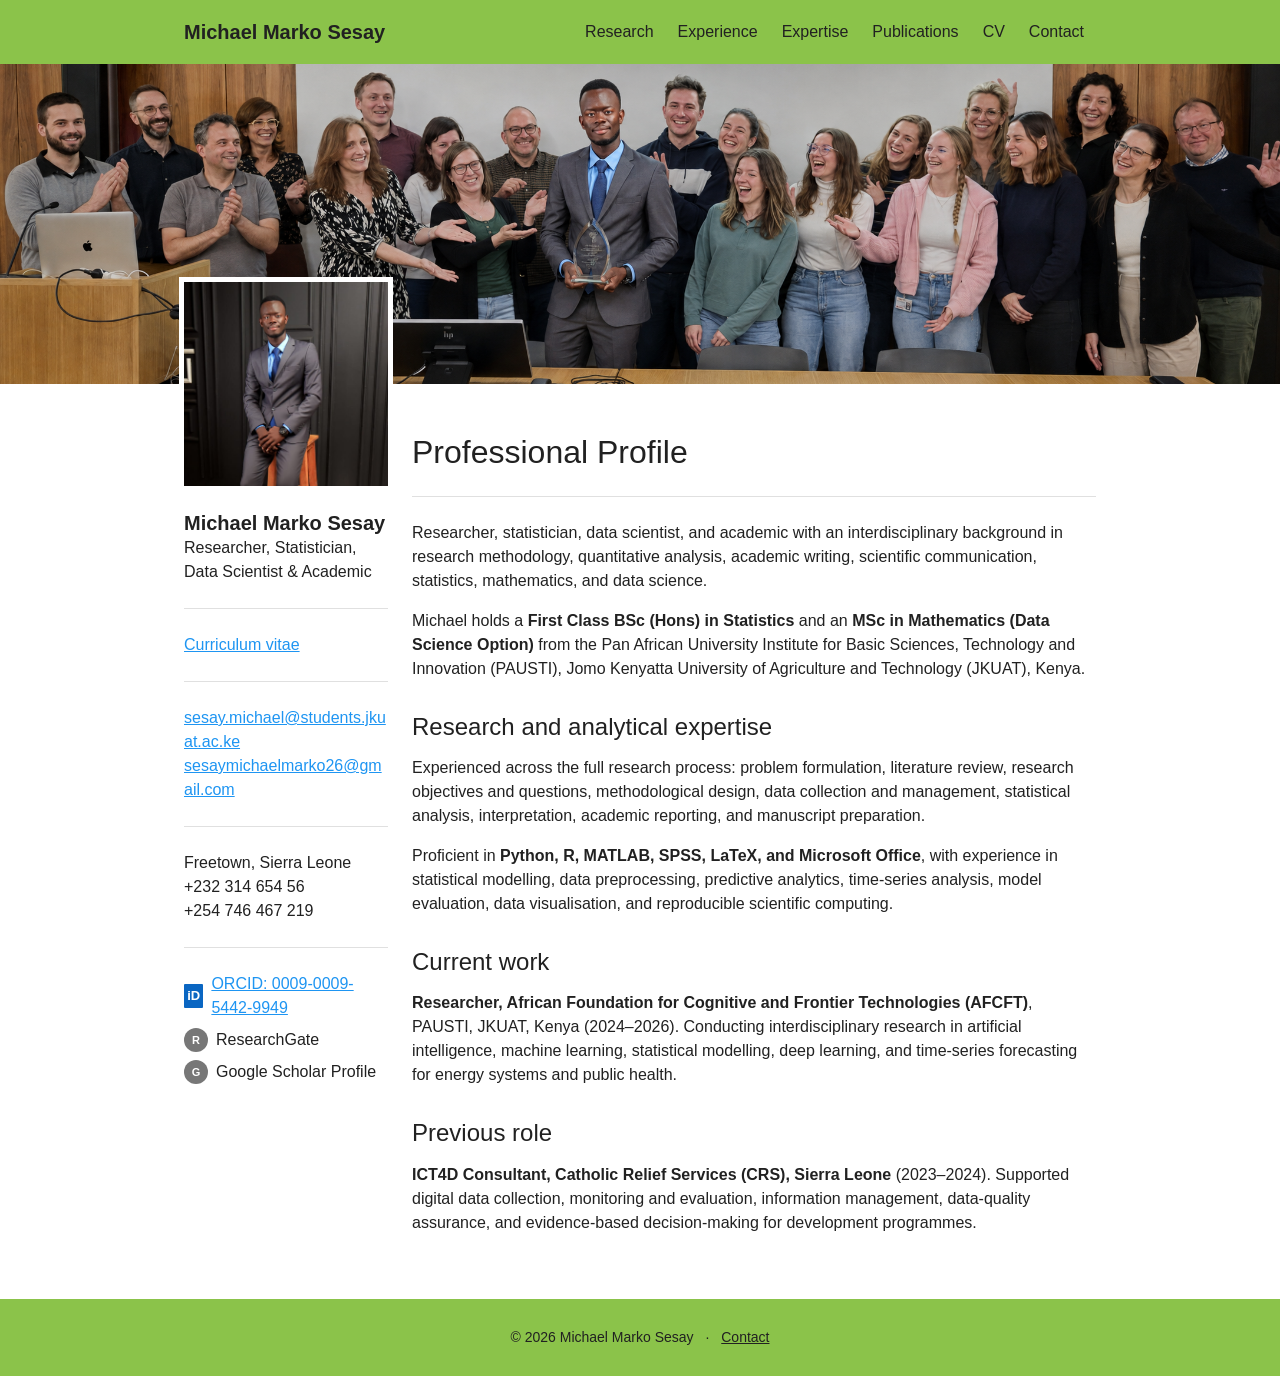
==== index.html @ f6ff1989 "first commit" ====
<!doctype html>
<html lang="en">
  <head>
    <meta charset="UTF-8" />
    <meta name="viewport" content="width=device-width, initial-scale=1.0" />
    <meta name="description" content="Michael Marko Sesay — Researcher, statistician, data scientist, and academic." />
    <title>Michael Marko Sesay</title>
    <link rel="stylesheet" href="assets/css/styles.css" />
  </head>
  <body>
    <header class="site-header"><div class="header-inner"><a class="site-title" href="index.html">Michael Marko Sesay</a><nav class="desktop-nav" aria-label="Primary navigation"><a href="pages/projects.html">Research</a><a href="pages/achievements.html">Experience</a><a href="pages/testimonials.html">Expertise</a><a href="pages/publications.html">Publications</a><a href="pages/cv.html">CV</a><a href="pages/contact.html">Contact</a></nav></div></header>
    <div class="hero" aria-label="Research and data science banner"><img src="assets/images/group.png" alt="" /></div>
    <main class="main-content"><div class="layout">
      <aside class="sidebar" id="contact"><section class="profile-card"><img class="profile-photo" src="assets/images/michael-marko-sesay.jpeg" alt="Michael Marko Sesay" /><h2>Michael Marko Sesay</h2><p>Researcher, Statistician, Data Scientist &amp; Academic</p><hr /><p><a href="pages/cv.html">Curriculum vitae</a></p><hr /><p><a href="mailto:sesay.michael@students.jkuat.ac.ke">sesay.michael@students.jkuat.ac.ke</a><br /><a href="mailto:sesaymichaelmarko26@gmail.com">sesaymichaelmarko26@gmail.com</a></p><hr /><p>Freetown, Sierra Leone<br />+232 314 654 56<br />+254 746 467 219</p><hr class="large-rule" /><ul class="social-links" aria-label="Professional profiles"><li><span class="social-icon">iD</span><a href="https://orcid.org/0009-0009-5442-9949" target="_blank" rel="noreferrer">ORCID: 0009-0009-5442-9949</a></li><li><span class="social-icon">R</span><span>ResearchGate</span></li><li><span class="social-icon">G</span><span>Google Scholar Profile</span></li></ul></section></aside>
      <section class="content-column"><section class="mobile-contact" aria-labelledby="mobile-name"><img class="profile-photo" src="assets/images/michael-marko-sesay.jpeg" alt="Michael Marko Sesay" /><h1 id="mobile-name">Michael Marko Sesay</h1><p>Researcher, Statistician, Data Scientist &amp; Academic</p><hr /><a class="contact-button" href="pages/contact.html">Contact</a></section>
        <article><h1>Professional Profile</h1><hr /><p>Researcher, statistician, data scientist, and academic with an interdisciplinary background in research methodology, quantitative analysis, academic writing, scientific communication, statistics, mathematics, and data science.</p><p>Michael holds a <strong>First Class BSc (Hons) in Statistics</strong> and an <strong>MSc in Mathematics (Data Science Option)</strong> from the Pan African University Institute for Basic Sciences, Technology and Innovation (PAUSTI), Jomo Kenyatta University of Agriculture and Technology (JKUAT), Kenya.</p><h2>Research and analytical expertise</h2><p>Experienced across the full research process: problem formulation, literature review, research objectives and questions, methodological design, data collection and management, statistical analysis, interpretation, academic reporting, and manuscript preparation.</p><p>Proficient in <strong>Python, R, MATLAB, SPSS, LaTeX, and Microsoft Office</strong>, with experience in statistical modelling, data preprocessing, predictive analytics, time-series analysis, model evaluation, data visualisation, and reproducible scientific computing.</p><h2>Current work</h2><p><strong>Researcher, African Foundation for Cognitive and Frontier Technologies (AFCFT)</strong>, PAUSTI, JKUAT, Kenya (2024–2026). Conducting interdisciplinary research in artificial intelligence, machine learning, statistical modelling, deep learning, and time-series forecasting for energy systems and public health.</p><h2>Previous role</h2><p><strong>ICT4D Consultant, Catholic Relief Services (CRS), Sierra Leone</strong> (2023–2024). Supported digital data collection, monitoring and evaluation, information management, data-quality assurance, and evidence-based decision-making for development programmes.</p></article>
      </section>
    </div></main>
    <footer class="site-footer"><div>© 2026 Michael Marko Sesay <span>·</span> <a href="pages/contact.html">Contact</a></div></footer>
  </body>
</html>
---- assets/css/styles.css ----
:root {
  --green: #8bc34a;
  --ink: #212121;
  --muted: rgba(0, 0, 0, 0.54);
  --link: #1e95f2;
}

* { box-sizing: border-box; }
html { scroll-behavior: smooth; }
body { margin: 0; overflow-x: hidden; color: var(--ink); font-family: Arial, sans-serif; font-size: 16px; line-height: 1.5; }
a { color: var(--link); }

.site-header { position: fixed; z-index: 10; top: 0; right: 0; left: 0; height: 64px; background: var(--green); }
.header-inner { display: flex; align-items: center; max-width: 960px; height: 100%; margin: auto; padding: 0 24px; }
.site-title { color: var(--ink); font-size: 20px; font-weight: 700; line-height: 32px; text-decoration: none; white-space: nowrap; }
.desktop-nav { display: flex; align-items: center; margin-left: auto; }
.desktop-nav > a, .more-button { display: block; padding: 0 12px; border: 0; background: transparent; color: var(--ink); font: inherit; line-height: 32px; text-decoration: none; white-space: nowrap; cursor: pointer; }
.desktop-nav > a[aria-current="page"] { font-weight: 700; }
.more-menu { position: relative; }
.more-links { position: absolute; top: 36px; right: 0; display: none; width: 250px; padding: 4px 0; background: #fff; border: 1px solid #eee; border-radius: 4px; box-shadow: 0 1px 5px #0002; }
.more-links.open { display: block; }
.more-links a { display: block; padding: 8px 16px; color: var(--ink); line-height: 24px; text-decoration: none; }
.more-links a:hover { background: #f8f8f8; }

.hero { height: 240px; margin-top: 64px; overflow: hidden; background: #fff; }
.hero img { width: 100%; height: 100%; object-fit: cover; }
.main-content { min-height: calc(90vh - 64px); padding: 48px 0; }
.layout { display: grid; grid-template-columns: minmax(0, 25%) minmax(0, 75%); max-width: 960px; margin: auto; padding: 0 24px; }
.sidebar { padding-right: 24px; }
.profile-card { margin-top: -168px; }
.profile-photo { display: block; width: 100%; aspect-ratio: 1; object-fit: cover; box-shadow: 0 0 0 5px #fff; }
.profile-card .profile-photo, .mobile-contact .profile-photo, .contact-dialog .profile-photo { object-position: center top; }
.profile-card h2 { margin: 0; padding-top: 24px; font-size: 20px; line-height: 1.3; }
.profile-card p { margin: 0 0 16px; font-size: 16px; }
.profile-card a { overflow-wrap: anywhere; word-break: break-word; }
hr { height: 1px; margin: 24px 0; border: 0; background: #e0e0e0; }
.profile-card .large-rule { margin: 24px 0; }
.social-links { margin: 0; padding: 0; list-style: none; }
.social-links li { display: flex; align-items: center; min-height: 24px; margin-bottom: 8px; }
.social-icon { display: inline-grid; width: 24px; height: 24px; margin-right: 8px; place-items: center; color: #fff; background: #777; border-radius: 50%; font-size: 11px; font-weight: 700; }
.social-links li:first-child .social-icon { border-radius: 1px; background: #0a66c2; font-size: 13px; }

.content-column { padding-left: 0; }
.mobile-contact { display: none; }
article h1 { margin: 0; font-size: 32px; font-weight: 400; line-height: 1.25; }
article h2 { margin: 30px 0 14px; font-size: 24px; font-weight: 400; line-height: 1.3; }
article p { margin: 0 0 16px; }
.idea { margin: 18px 0; font-size: 21px; }

.page-intro { margin-bottom: 32px; padding-bottom: 24px; border-bottom: 1px solid #e0e0e0; }
.page-intro h1 { margin: 0 0 10px; font-size: 32px; font-weight: 400; line-height: 1.25; }
.page-intro p { max-width: 680px; margin: 0; color: #4d4d4d; font-size: 18px; }
.detail-section { margin-bottom: 40px; }
.detail-section h2 { margin: 0 0 14px; font-size: 24px; font-weight: 400; line-height: 1.3; }
.detail-section h3 { margin: 0 0 8px; font-size: 18px; line-height: 1.35; }
.detail-section p { margin: 0 0 14px; }
.feature-list { display: grid; gap: 16px; margin: 0; padding: 0; list-style: none; }
.feature-card { padding: 20px 22px; border-left: 3px solid var(--green); background: #f7f8f6; }
.feature-card p:last-child { margin-bottom: 0; }
.meta { margin-bottom: 8px !important; color: #5e5e5e; font-size: 14px; }
.timeline { margin: 0; padding: 0; list-style: none; }
.timeline li { position: relative; margin: 0 0 24px; padding-left: 24px; }
.timeline li::before { position: absolute; top: 7px; left: 0; width: 9px; height: 9px; border: 2px solid var(--green); border-radius: 50%; background: #fff; content: ""; }
.timeline li:not(:last-child)::after { position: absolute; top: 20px; bottom: -24px; left: 5px; width: 1px; background: #d9d9d9; content: ""; }
.contact-list { margin: 0; padding: 0; list-style: none; }
.contact-list li { margin: 0 0 14px; }
.contact-label { display: block; margin-bottom: 2px; color: #666; font-size: 13px; font-weight: 700; letter-spacing: .03em; text-transform: uppercase; }
.page-profile-title { margin: 0 0 16px; font-size: 20px; font-weight: 700; }
.consultation-form { padding: 24px; border-left: 3px solid var(--green); background: #f7f8f6; }
.consultation-form h2 { margin-top: 0; }
.consultation-form > p { margin-bottom: 20px; }
.form-grid { display: grid; grid-template-columns: repeat(2, minmax(0, 1fr)); gap: 16px; }
.form-field { display: grid; gap: 6px; }
.form-field-full { grid-column: 1 / -1; }
.form-field label { color: #404040; font-size: 14px; font-weight: 700; }
.form-field input, .form-field textarea { width: 100%; padding: 10px 12px; border: 1px solid #c9cec4; border-radius: 3px; background: #fff; color: var(--ink); font: inherit; }
.form-field textarea { min-height: 150px; resize: vertical; }
.form-field input:focus, .form-field textarea:focus { border-color: #669a3e; outline: 3px solid #8bc34a42; }
.form-honeypot { position: absolute; width: 1px; height: 1px; overflow: hidden; clip: rect(0 0 0 0); white-space: nowrap; }
.form-submit { margin-top: 18px; padding: 10px 18px; border: 0; border-radius: 3px; background: #75a842; color: #15210d; font: inherit; font-weight: 700; cursor: pointer; }
.form-submit:hover:not(:disabled) { background: #659935; }
.form-submit:disabled { cursor: wait; opacity: .7; }
.form-status { min-height: 24px; margin: 13px 0 0; font-size: 14px; }
.form-status[data-state="success"] { color: #2e7021; }
.form-status[data-state="error"] { color: #a13223; }
.form-status[data-state="pending"] { color: #4d5f41; }
.direct-email { margin-top: 14px !important; font-size: 14px; }

.site-footer { padding: 28px 24px; background: var(--green); color: var(--ink); text-align: center; font-size: 14px; }
.site-footer a { color: var(--ink); }
.site-footer span { margin: 0 8px; }

.contact-dialog { width: min(420px, calc(100% - 32px)); padding: 28px; border: 0; box-shadow: 0 10px 40px #0005; text-align: center; }
.contact-dialog::backdrop { background: #0008; }
.contact-dialog .profile-photo { width: 160px; margin: 0 auto 22px; }
.contact-dialog h2 { margin: 0; font-size: 24px; }
.dialog-close { position: absolute; top: 8px; right: 12px; border: 0; background: transparent; font-size: 28px; cursor: pointer; }

@media (min-width: 768px) { .hero { height: 320px; } .profile-card { margin-top: calc(-50% - 48px); } }
@media (max-width: 767px) {
  .layout { display: block; padding: 0 24px; }
  .sidebar { display: none; }
  .mobile-contact { display: block; margin-top: -168px; padding-bottom: 24px; text-align: center; }
  .mobile-contact .profile-photo { width: 240px; margin: 0 auto 24px; }
  .mobile-contact h1 { margin: 0; font-size: 28px; line-height: 1.25; }
  .mobile-contact p { margin: 6px 0 0; padding: 0 8px; font-size: 16px; overflow-wrap: break-word; }
  .contact-button { padding: 8px 20px; border: 0; border-radius: 3px; background: var(--green); color: var(--ink); font: inherit; cursor: pointer; }
  article h1 { font-size: 30px; }
  .page-intro h1 { font-size: 30px; }
  .form-grid { grid-template-columns: 1fr; }
  .form-field-full { grid-column: auto; }
}
@media (max-width: 620px) { .desktop-nav { display: none; } }

/* Homepage — bespoke research portfolio layout */
.home-page { background: #fff; color: #1c1c25; font-family: Arial, Helvetica, sans-serif; font-size: 14px; line-height: 1.45; }
.home-page * { box-sizing: border-box; }
.home-container { width: min(1364px, calc(100% - 48px)); margin: 0 auto; }
.home-header { height: 64px; border-top: 1px solid #dcdcd6; border-bottom: 1px solid #e4e5e0; background: #fff; }
.home-nav { display: flex; align-items: center; justify-content: space-between; height: 100%; }
.home-brand { display: inline-flex; align-items: center; gap: 13px; color: #14151d; font-size: 23px; font-weight: 700; line-height: 1; text-decoration: none; letter-spacing: -.3px; }
.home-brand strong { color: #578c34; }
.brand-mark { width: 39px; height: 39px; color: #8eb75e; }
.home-links { display: flex; align-items: stretch; gap: 30px; height: 100%; }
.home-links a { position: relative; display: grid; align-items: center; color: #262630; font-size: 13px; text-decoration: none; }
.home-links a.active { color: #558d31; font-weight: 700; }
.home-links a.active::after { position: absolute; right: 0; bottom: 4px; left: 0; height: 2px; background: #558d31; content: ""; }
.home-hero { position: relative; min-height: 413px; overflow: hidden; background: radial-gradient(circle at 85% 42%, #f1f6ee 0 5%, transparent 28%), linear-gradient(90deg, #fff 0%, #fff 40%, #fbfcfa 100%); }
.hero-brain { position: absolute; top: -104px; right: -10px; width: min(790px, 54vw); max-height: 590px; object-fit: contain; opacity: .43; mix-blend-mode: multiply; }
.hero-grid { position: relative; z-index: 1; display: grid; grid-template-columns: 394px minmax(0, 1fr); gap: 67px; padding-top: 23px; }
.identity-card { align-self: start; overflow: hidden; border-radius: 11px; background: #fff; box-shadow: 0 14px 22px #395b282d; }
.identity-card > img { display: block; width: 100%; height: 260px; object-fit: cover; object-position: center 18%; }
.identity-copy { min-height: 106px; padding: 12px 24px 10px; color: #fff; background: linear-gradient(100deg, #447c32, #5a8647e8); }
.identity-copy h2 { margin: 0 0 1px; color: #fff; font-size: 20px; font-weight: 700; line-height: 1.2; }
.identity-copy > p { margin: 0; font-size: 12px; line-height: 1.45; }
.identity-meta { display: flex; justify-content: space-between; gap: 12px; margin-top: 8px; color: #fff; font-size: 11px; white-space: nowrap; }
.identity-meta a { color: inherit; text-decoration: none; }
.hero-copy { max-width: 660px; padding-top: 28px; }
.eyebrow { margin: 0 0 13px; color: #528a31; font-size: 12px; font-weight: 700; letter-spacing: .02em; }
.hero-copy h1 { margin: 0; color: #171923; font-size: clamp(37px, 3.2vw, 40px); font-weight: 700; letter-spacing: -.75px; line-height: 1.16; }
.hero-copy h1 span { color: #548b33; }
.title-rule { width: 45px; height: 3px; margin: 18px 0 18px; background: #578f37; }
.hero-description { max-width: 610px; margin: 0; color: #4e4e59; font-size: 13px; line-height: 1.7; }
.hero-actions { display: flex; gap: 16px; margin-top: 28px; }
.button { display: inline-flex; align-items: center; justify-content: center; min-width: 151px; height: 42px; padding: 0 18px; border: 1px solid #5e913b; border-radius: 8px; color: #20211f; background: #fff; font-size: 12px; font-weight: 700; text-decoration: none; }
.button span { margin-right: 12px; color: #518834; font-size: 19px; font-weight: 400; }
.button-primary { color: #fff; border-color: #4f8330; background: linear-gradient(135deg, #578e32, #79a849); box-shadow: 0 7px 11px #53862b3b; }
.button-primary span { color: #fff; }
.metrics { position: relative; z-index: 2; display: grid; grid-template-columns: repeat(4, 1fr); margin-top: 0; border-radius: 11px; background: #fff; box-shadow: 0 6px 19px #232a1420; transform: translateY(-2px); }
.metric { display: flex; align-items: center; justify-content: center; gap: 16px; min-height: 74px; }
.metric:not(:last-child) { border-right: 1px solid #e4e6e0; }
.metric-icon { display: grid; width: 43px; height: 43px; place-items: center; border: 1px solid #dce6d5; border-radius: 50%; color: #579035; background: linear-gradient(135deg, #fff, #eff5ea); font-size: 23px; }
.metric p { margin: 0; }
.metric strong, .metric span:not(.metric-icon) { display: block; }
.metric strong { color: #548c33; font-size: 19px; line-height: 1.1; }
.metric p span { margin-top: 3px; color: #5f5d69; font-size: 12px; }
.dashboard { display: grid; grid-template-columns: 1.43fr .83fr .65fr; gap: 35px; padding-top: 23px; padding-bottom: 30px; }
.section-heading { display: flex; align-items: baseline; justify-content: space-between; margin-bottom: 12px; }
.section-heading h2, .highlights-panel h2 { margin: 0; color: #1b1c23; font-size: 15px; font-weight: 700; }
.section-heading a, .research-card-copy a, .all-publications { color: #578f37; font-size: 10px; font-weight: 700; text-decoration: none; }
.research-grid { display: grid; grid-template-columns: repeat(3, 1fr); gap: 16px; }
.research-card { overflow: hidden; min-height: 232px; border-radius: 8px; background: #fff; box-shadow: 0 4px 10px #242d1817; }
.research-image { height: 93px; background-image: url("../images/research-triptych.png"); background-repeat: no-repeat; background-size: 300% auto; }
.image-one { background-position: 0 center; }
.image-two { background-position: 50% center; }
.image-three { background-position: 100% center; }
.research-card-copy { padding: 10px 13px 14px; }
.research-card-copy h3 { margin: 0 0 7px; color: #21232a; font-size: 13px; line-height: 1.24; }
.research-card-copy p { min-height: 49px; margin: 0 0 8px; color: #575866; font-size: 10px; line-height: 1.45; }
.publication-panel { min-width: 0; }
.publication-list { padding: 9px 15px 0; border-radius: 8px 8px 0 0; background: #fff; box-shadow: 0 4px 10px #242d1817; }
.publication-list article { display: grid; grid-template-columns: 23px minmax(0, 1fr) auto; gap: 7px; padding: 9px 0 10px; }
.publication-list article + article { border-top: 1px solid #e6e7e4; }
.publication-icon { color: #589035; font-size: 21px; }
.publication-list h3 { margin: 0; color: #26272d; font-size: 10px; line-height: 1.34; }
.publication-list p { margin: 3px 0 0; color: #71717c; font-size: 9px; }
.publication-list time { color: #74747d; font-size: 10px; }
.all-publications { display: block; padding: 9px 16px 13px; border-radius: 0 0 8px 8px; background: #fff; text-align: right; box-shadow: 0 6px 10px #242d1817; }
.highlights-panel { min-width: 0; }
.highlights-panel > ul { margin: 10px 0 14px; padding: 0; list-style: none; }
.highlights-panel > ul li { position: relative; margin-bottom: 9px; padding-left: 22px; color: #52535d; font-size: 10px; line-height: 1.32; }
.highlights-panel > ul li::before { position: absolute; top: -2px; left: 0; display: grid; width: 15px; height: 15px; place-items: center; border: 1px solid #72a64d; border-radius: 50%; color: #5b9137; content: "✓"; font-size: 10px; font-weight: 700; }
.highlights-panel .testimonial-title { margin-top: 14px; }
.highlights-panel blockquote { position: relative; margin: 8px 0 0; padding-left: 32px; }
.highlights-panel blockquote > span { position: absolute; top: -7px; left: 0; color: #5c963a; font-family: Georgia, serif; font-size: 47px; font-weight: 700; line-height: 1; }
.highlights-panel blockquote p { margin: 0 0 6px; color: #575762; font-size: 10px; line-height: 1.35; }
.highlights-panel blockquote footer { color: #666773; font-size: 10px; line-height: 1.25; }
.testimonial-controls { display: flex; align-items: center; justify-content: space-between; margin-top: 8px; color: #d6d8d2; font-size: 8px; }
.testimonial-controls i { color: #6ca143; font-style: normal; }
.testimonial-controls button { display: grid; width: 28px; height: 28px; place-items: center; border: 1px solid #dce5d5; border-radius: 50%; color: #61973f; background: #f5f8f3; font-size: 23px; line-height: 1; }
.home-footer { border-top: 1px solid #dfe5d9; background: #fbfcfa; }
.footer-grid { display: grid; grid-template-columns: 1.15fr 1.55fr 1.1fr .95fr; gap: 45px; padding: 20px 4px 22px; }
.footer-grid h3 { margin: 0 0 10px; color: #23242b; font-size: 13px; }
.footer-intro .home-brand { font-size: 17px; }
.footer-intro .brand-mark { width: 26px; height: 26px; }
.footer-intro p { max-width: 230px; margin: 8px 0 0; color: #484954; font-size: 11px; line-height: 1.55; }
.footer-links { display: grid; grid-template-columns: repeat(2, minmax(72px, 1fr)); gap: 5px 18px; }
.footer-links a, .footer-contact, .copyright, .legal { margin: 0; color: #44454e; font-size: 10px; text-decoration: none; }
.footer-contact { margin-bottom: 8px; }
.connect-icons { display: flex; gap: 11px; }
.connect-icons span { display: grid; width: 28px; height: 28px; place-items: center; border-radius: 50%; color: #fff; background: #1478b8; font-size: 14px; font-weight: 700; }
.connect-icons span:nth-child(2) { background: #24a28d; font-size: 10px; }.connect-icons span:nth-child(3) { background: #94bf48; }.connect-icons span:nth-child(4) { color: #556355; border: 1px solid #d5dfd1; background: #fff; }
.connect-icons sup { font-size: 6px; }
.copyright { margin-top: 11px; line-height: 1.35; }
.legal { display: flex; gap: 17px; margin-top: 12px; }.legal a { color: inherit; text-decoration: none; }
@media (max-width: 1120px) { .home-links { gap: 17px; }.hero-grid { grid-template-columns: 335px minmax(0, 1fr); gap: 43px; }.identity-card > img { height: 240px; }.dashboard { grid-template-columns: 1.35fr 1fr; }.highlights-panel { grid-column: 1 / -1; }.highlights-panel > ul { display: grid; grid-template-columns: repeat(2, 1fr); gap: 5px 20px; }.hero-copy h1 { font-size: 34px; } }
@media (max-width: 760px) { .home-container { width: min(100% - 32px, 560px); }.home-header { height: auto; }.home-nav { flex-direction: column; align-items: flex-start; gap: 9px; padding: 13px 0 9px; }.home-links { flex-wrap: wrap; gap: 3px 18px; height: auto; }.home-links a { min-height: 28px; font-size: 12px; }.home-links a.active::after { bottom: 0; }.home-hero { min-height: 0; }.hero-brain { top: 80px; right: -200px; width: 740px; opacity: .22; }.hero-grid { display: flex; flex-direction: column; gap: 25px; padding: 24px 0 32px; }.identity-card { width: min(100%, 394px); }.hero-copy { padding-top: 0; }.hero-copy h1 { font-size: clamp(30px, 9vw, 39px); }.hero-copy h1 br { display: none; }.hero-actions { flex-wrap: wrap; margin-top: 21px; }.metrics { grid-template-columns: repeat(2, 1fr); margin-top: 0; }.metric:nth-child(2) { border-right: 0; }.metric:nth-child(-n+2) { border-bottom: 1px solid #e4e6e0; }.dashboard { display: block; padding-top: 30px; }.publication-panel, .highlights-panel { margin-top: 30px; }.footer-grid { grid-template-columns: repeat(2, 1fr); gap: 25px; } }
@media (max-width: 450px) { .identity-meta { flex-direction: column; gap: 3px; }.identity-card > img { height: 235px; }.research-grid { grid-template-columns: 1fr; }.research-image { height: 140px; }.research-card-copy p { min-height: 0; }.highlights-panel > ul { display: block; }.footer-grid { grid-template-columns: 1fr; }.metrics { grid-template-columns: 1fr; }.metric, .metric:nth-child(2) { border-right: 0; border-bottom: 1px solid #e4e6e0; }.metric:last-child { border-bottom: 0; }.hero-actions { display: grid; grid-template-columns: 1fr; }.button { width: 100%; } }
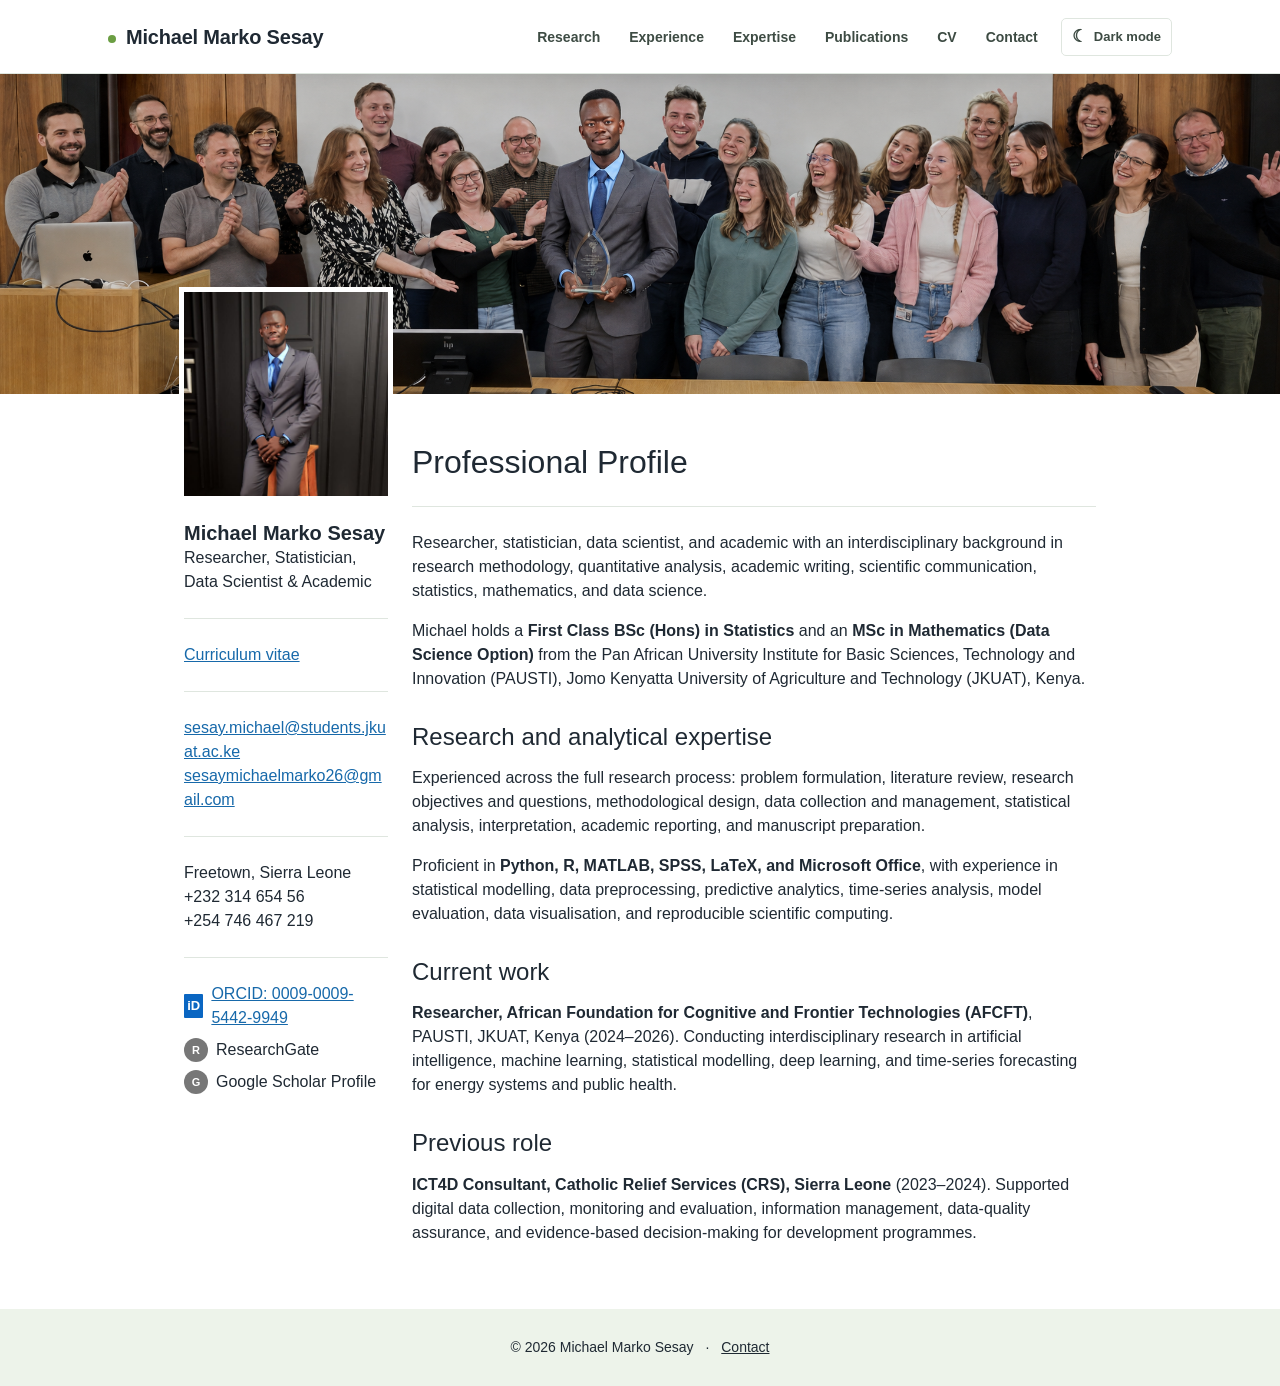
==== commit 57d9a0e6: "Add dark mode and refine contact experience" ====
--- a/index.html
+++ b/index.html
@@ -6,6 +6,7 @@
     <meta name="description" content="Michael Marko Sesay — Researcher, statistician, data scientist, and academic." />
     <title>Michael Marko Sesay</title>
     <link rel="stylesheet" href="assets/css/styles.css" />
+    <script src="assets/js/theme.js"></script>
   </head>
   <body>
     <header class="site-header"><div class="header-inner"><a class="site-title" href="index.html">Michael Marko Sesay</a><nav class="desktop-nav" aria-label="Primary navigation"><a href="pages/projects.html">Research</a><a href="pages/achievements.html">Experience</a><a href="pages/testimonials.html">Expertise</a><a href="pages/publications.html">Publications</a><a href="pages/cv.html">CV</a><a href="pages/contact.html">Contact</a></nav></div></header>
--- a/assets/css/styles.css
+++ b/assets/css/styles.css
@@ -1,39 +1,52 @@
 :root {
-  --green: #8bc34a;
-  --ink: #212121;
-  --muted: rgba(0, 0, 0, 0.54);
-  --link: #1e95f2;
+  --green: #6b9e43;
+  --green-dark: #2f6b3c;
+  --ink: #1f2933;
+  --muted: rgba(31, 41, 51, 0.62);
+  --link: #1769aa;
+  --page-bg: #ffffff;
+  --surface: #f7f8f6;
+  --header-bg: rgb(255 255 255 / 96%);
+  --border: #dfe6df;
+  --nav-ink: #3d4b43;
+  --nav-hover: #edf4ec;
+  --footer-bg: #edf3ea;
 }
 
 * { box-sizing: border-box; }
 html { scroll-behavior: smooth; }
-body { margin: 0; overflow-x: hidden; color: var(--ink); font-family: Arial, sans-serif; font-size: 16px; line-height: 1.5; }
+body { margin: 0; overflow-x: hidden; color: var(--ink); background: var(--page-bg); font-family: Arial, sans-serif; font-size: 16px; line-height: 1.5; transition: color .2s ease, background-color .2s ease; }
 a { color: var(--link); }
 
-.site-header { position: fixed; z-index: 10; top: 0; right: 0; left: 0; height: 64px; background: var(--green); }
-.header-inner { display: flex; align-items: center; max-width: 960px; height: 100%; margin: auto; padding: 0 24px; }
-.site-title { color: var(--ink); font-size: 20px; font-weight: 700; line-height: 32px; text-decoration: none; white-space: nowrap; }
-.desktop-nav { display: flex; align-items: center; margin-left: auto; }
-.desktop-nav > a, .more-button { display: block; padding: 0 12px; border: 0; background: transparent; color: var(--ink); font: inherit; line-height: 32px; text-decoration: none; white-space: nowrap; cursor: pointer; }
-.desktop-nav > a[aria-current="page"] { font-weight: 700; }
+.site-header { position: fixed; z-index: 10; top: 0; right: 0; left: 0; height: 74px; border-bottom: 1px solid var(--border); background: var(--header-bg); box-shadow: 0 2px 14px #17221812; backdrop-filter: blur(12px); }
+.header-inner { display: flex; align-items: center; max-width: 1120px; height: 100%; margin: auto; padding: 0 28px; }
+.site-title { color: var(--ink); font-size: 20px; font-weight: 700; letter-spacing: -.2px; line-height: 32px; text-decoration: none; white-space: nowrap; }
+.site-title::before { display: inline-block; width: 8px; height: 8px; margin: 0 10px 1px 0; border-radius: 50%; background: var(--green); content: ""; }
+.desktop-nav { display: flex; align-items: center; gap: 3px; margin-left: auto; }
+.desktop-nav > a, .more-button { display: block; padding: 9px 13px; border: 0; border-radius: 5px; background: transparent; color: var(--nav-ink); font: inherit; font-size: 14px; font-weight: 600; line-height: 20px; text-decoration: none; white-space: nowrap; cursor: pointer; transition: color .18s ease, background-color .18s ease, box-shadow .18s ease; }
+.desktop-nav > a:hover, .desktop-nav > a:focus-visible, .more-button:hover, .more-button:focus-visible { color: var(--green-dark); background: var(--nav-hover); outline: none; }
+.desktop-nav > a[aria-current="page"] { color: #fff; background: var(--green-dark); box-shadow: 0 2px 5px #285a3430; }
+.theme-toggle { display: inline-flex; align-items: center; gap: 7px; margin-left: 10px; padding: 8px 10px; border: 1px solid var(--border); border-radius: 5px; color: var(--nav-ink); background: transparent; font: inherit; font-size: 13px; font-weight: 600; line-height: 20px; white-space: nowrap; cursor: pointer; transition: color .18s ease, background-color .18s ease, border-color .18s ease; }
+.theme-toggle:hover, .theme-toggle:focus-visible { border-color: var(--green); color: var(--green-dark); background: var(--nav-hover); outline: none; }
+.theme-toggle > span:first-child { font-size: 17px; line-height: 1; }
 .more-menu { position: relative; }
 .more-links { position: absolute; top: 36px; right: 0; display: none; width: 250px; padding: 4px 0; background: #fff; border: 1px solid #eee; border-radius: 4px; box-shadow: 0 1px 5px #0002; }
 .more-links.open { display: block; }
 .more-links a { display: block; padding: 8px 16px; color: var(--ink); line-height: 24px; text-decoration: none; }
 .more-links a:hover { background: #f8f8f8; }
 
-.hero { height: 240px; margin-top: 64px; overflow: hidden; background: #fff; }
+.hero { height: 240px; margin-top: 74px; overflow: hidden; background: var(--page-bg); }
 .hero img { width: 100%; height: 100%; object-fit: cover; }
-.main-content { min-height: calc(90vh - 64px); padding: 48px 0; }
+.main-content { min-height: calc(90vh - 74px); padding: 48px 0; }
 .layout { display: grid; grid-template-columns: minmax(0, 25%) minmax(0, 75%); max-width: 960px; margin: auto; padding: 0 24px; }
 .sidebar { padding-right: 24px; }
 .profile-card { margin-top: -168px; }
-.profile-photo { display: block; width: 100%; aspect-ratio: 1; object-fit: cover; box-shadow: 0 0 0 5px #fff; }
+.profile-photo { display: block; width: 100%; aspect-ratio: 1; object-fit: cover; box-shadow: 0 0 0 5px var(--page-bg); }
 .profile-card .profile-photo, .mobile-contact .profile-photo, .contact-dialog .profile-photo { object-position: center top; }
 .profile-card h2 { margin: 0; padding-top: 24px; font-size: 20px; line-height: 1.3; }
 .profile-card p { margin: 0 0 16px; font-size: 16px; }
 .profile-card a { overflow-wrap: anywhere; word-break: break-word; }
-hr { height: 1px; margin: 24px 0; border: 0; background: #e0e0e0; }
+hr { height: 1px; margin: 24px 0; border: 0; background: var(--border); }
 .profile-card .large-rule { margin: 24px 0; }
 .social-links { margin: 0; padding: 0; list-style: none; }
 .social-links li { display: flex; align-items: center; min-height: 24px; margin-bottom: 8px; }
@@ -47,33 +60,33 @@
 article p { margin: 0 0 16px; }
 .idea { margin: 18px 0; font-size: 21px; }
 
-.page-intro { margin-bottom: 32px; padding-bottom: 24px; border-bottom: 1px solid #e0e0e0; }
+.page-intro { margin-bottom: 32px; padding-bottom: 24px; border-bottom: 1px solid var(--border); }
 .page-intro h1 { margin: 0 0 10px; font-size: 32px; font-weight: 400; line-height: 1.25; }
-.page-intro p { max-width: 680px; margin: 0; color: #4d4d4d; font-size: 18px; }
+.page-intro p { max-width: 680px; margin: 0; color: var(--muted); font-size: 18px; }
 .detail-section { margin-bottom: 40px; }
 .detail-section h2 { margin: 0 0 14px; font-size: 24px; font-weight: 400; line-height: 1.3; }
 .detail-section h3 { margin: 0 0 8px; font-size: 18px; line-height: 1.35; }
 .detail-section p { margin: 0 0 14px; }
 .feature-list { display: grid; gap: 16px; margin: 0; padding: 0; list-style: none; }
-.feature-card { padding: 20px 22px; border-left: 3px solid var(--green); background: #f7f8f6; }
+.feature-card { padding: 20px 22px; border-left: 3px solid var(--green); background: var(--surface); }
 .feature-card p:last-child { margin-bottom: 0; }
-.meta { margin-bottom: 8px !important; color: #5e5e5e; font-size: 14px; }
+.meta { margin-bottom: 8px !important; color: var(--muted); font-size: 14px; }
 .timeline { margin: 0; padding: 0; list-style: none; }
 .timeline li { position: relative; margin: 0 0 24px; padding-left: 24px; }
-.timeline li::before { position: absolute; top: 7px; left: 0; width: 9px; height: 9px; border: 2px solid var(--green); border-radius: 50%; background: #fff; content: ""; }
-.timeline li:not(:last-child)::after { position: absolute; top: 20px; bottom: -24px; left: 5px; width: 1px; background: #d9d9d9; content: ""; }
+.timeline li::before { position: absolute; top: 7px; left: 0; width: 9px; height: 9px; border: 2px solid var(--green); border-radius: 50%; background: var(--page-bg); content: ""; }
+.timeline li:not(:last-child)::after { position: absolute; top: 20px; bottom: -24px; left: 5px; width: 1px; background: var(--border); content: ""; }
 .contact-list { margin: 0; padding: 0; list-style: none; }
 .contact-list li { margin: 0 0 14px; }
 .contact-label { display: block; margin-bottom: 2px; color: #666; font-size: 13px; font-weight: 700; letter-spacing: .03em; text-transform: uppercase; }
 .page-profile-title { margin: 0 0 16px; font-size: 20px; font-weight: 700; }
-.consultation-form { padding: 24px; border-left: 3px solid var(--green); background: #f7f8f6; }
+.consultation-form { padding: 24px; border-left: 3px solid var(--green); background: var(--surface); }
 .consultation-form h2 { margin-top: 0; }
 .consultation-form > p { margin-bottom: 20px; }
 .form-grid { display: grid; grid-template-columns: repeat(2, minmax(0, 1fr)); gap: 16px; }
 .form-field { display: grid; gap: 6px; }
 .form-field-full { grid-column: 1 / -1; }
-.form-field label { color: #404040; font-size: 14px; font-weight: 700; }
-.form-field input, .form-field textarea { width: 100%; padding: 10px 12px; border: 1px solid #c9cec4; border-radius: 3px; background: #fff; color: var(--ink); font: inherit; }
+.form-field label { color: var(--ink); font-size: 14px; font-weight: 700; }
+.form-field input, .form-field textarea { width: 100%; padding: 10px 12px; border: 1px solid var(--border); border-radius: 3px; background: var(--page-bg); color: var(--ink); font: inherit; }
 .form-field textarea { min-height: 150px; resize: vertical; }
 .form-field input:focus, .form-field textarea:focus { border-color: #669a3e; outline: 3px solid #8bc34a42; }
 .form-honeypot { position: absolute; width: 1px; height: 1px; overflow: hidden; clip: rect(0 0 0 0); white-space: nowrap; }
@@ -86,9 +99,40 @@
 .form-status[data-state="pending"] { color: #4d5f41; }
 .direct-email { margin-top: 14px !important; font-size: 14px; }
 
-.site-footer { padding: 28px 24px; background: var(--green); color: var(--ink); text-align: center; font-size: 14px; }
+.site-footer { padding: 28px 24px; background: var(--footer-bg); color: var(--ink); text-align: center; font-size: 14px; }
 .site-footer a { color: var(--ink); }
 .site-footer span { margin: 0 8px; }
+
+html[data-theme="dark"] {
+  color-scheme: dark;
+  --green: #91bd69;
+  --green-dark: #8fbd70;
+  --ink: #edf3ed;
+  --muted: #b8c4ba;
+  --link: #a7d88a;
+  --page-bg: #101712;
+  --surface: #19231c;
+  --header-bg: rgb(20 29 23 / 96%);
+  --border: #334239;
+  --nav-ink: #dce8dd;
+  --nav-hover: #26382b;
+  --footer-bg: #16231a;
+}
+
+html[data-theme="dark"] .site-header { box-shadow: 0 2px 16px #0008; }
+html[data-theme="dark"] .site-title::before { box-shadow: 0 0 0 4px #91bd6926; }
+html[data-theme="dark"] .desktop-nav > a[aria-current="page"] { color: #122015; background: var(--green); box-shadow: none; }
+html[data-theme="dark"] .desktop-nav > a:hover, html[data-theme="dark"] .desktop-nav > a:focus-visible, html[data-theme="dark"] .more-button:hover, html[data-theme="dark"] .more-button:focus-visible, html[data-theme="dark"] .theme-toggle:hover, html[data-theme="dark"] .theme-toggle:focus-visible { color: #eff8ed; }
+html[data-theme="dark"] .more-links { border-color: var(--border); background: var(--surface); box-shadow: 0 10px 24px #0008; }
+html[data-theme="dark"] .more-links a { color: var(--ink); }
+html[data-theme="dark"] .more-links a:hover { background: var(--nav-hover); }
+html[data-theme="dark"] .social-icon { background: #506055; }
+html[data-theme="dark"] .form-submit { color: #112013; background: var(--green); }
+html[data-theme="dark"] .form-submit:hover:not(:disabled) { background: #a7cf85; }
+html[data-theme="dark"] .form-field input::placeholder, html[data-theme="dark"] .form-field textarea::placeholder { color: #9fac9f; }
+html[data-theme="dark"] .form-status[data-state="success"] { color: #a7d88a; }
+html[data-theme="dark"] .form-status[data-state="error"] { color: #ffb3a8; }
+html[data-theme="dark"] .form-status[data-state="pending"] { color: #c6d6c6; }
 
 .contact-dialog { width: min(420px, calc(100% - 32px)); padding: 28px; border: 0; box-shadow: 0 10px 40px #0005; text-align: center; }
 .contact-dialog::backdrop { background: #0008; }
@@ -110,7 +154,8 @@
   .form-grid { grid-template-columns: 1fr; }
   .form-field-full { grid-column: auto; }
 }
-@media (max-width: 620px) { .desktop-nav { display: none; } }
+@media (max-width: 860px) { .theme-toggle-text { display: none; } .theme-toggle { padding: 8px 9px; } }
+@media (max-width: 620px) { .desktop-nav { display: none; } .theme-toggle { margin-left: auto; } }
 
 /* Homepage — bespoke research portfolio layout */
 .home-page { background: #fff; color: #1c1c25; font-family: Arial, Helvetica, sans-serif; font-size: 14px; line-height: 1.45; }
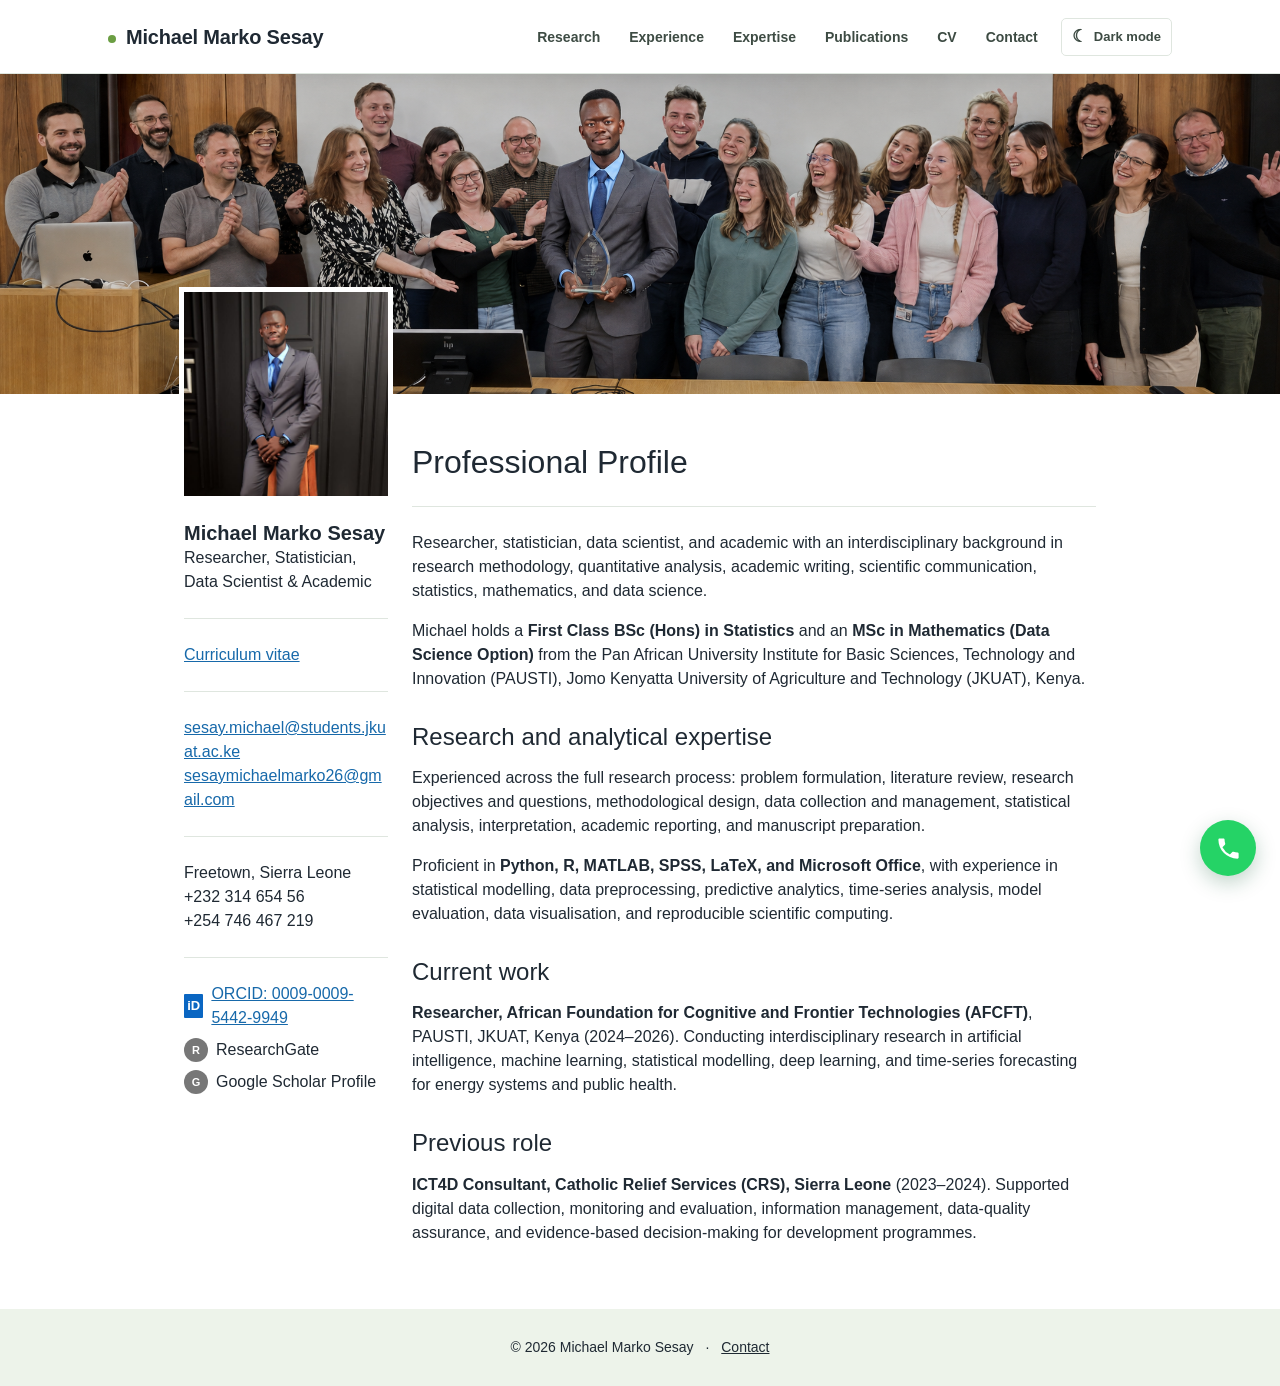
==== commit a2b9e074: "Add WhatsApp contact shortcut" ====
--- a/index.html
+++ b/index.html
@@ -7,6 +7,8 @@
     <title>Michael Marko Sesay</title>
     <link rel="stylesheet" href="assets/css/styles.css" />
     <script src="assets/js/theme.js"></script>
+    <script src="assets/js/mobile-menu.js"></script>
+    <script src="assets/js/whatsapp.js"></script>
   </head>
   <body>
     <header class="site-header"><div class="header-inner"><a class="site-title" href="index.html">Michael Marko Sesay</a><nav class="desktop-nav" aria-label="Primary navigation"><a href="pages/projects.html">Research</a><a href="pages/achievements.html">Experience</a><a href="pages/testimonials.html">Expertise</a><a href="pages/publications.html">Publications</a><a href="pages/cv.html">CV</a><a href="pages/contact.html">Contact</a></nav></div></header>
--- a/assets/css/styles.css
+++ b/assets/css/styles.css
@@ -29,6 +29,14 @@
 .theme-toggle { display: inline-flex; align-items: center; gap: 7px; margin-left: 10px; padding: 8px 10px; border: 1px solid var(--border); border-radius: 5px; color: var(--nav-ink); background: transparent; font: inherit; font-size: 13px; font-weight: 600; line-height: 20px; white-space: nowrap; cursor: pointer; transition: color .18s ease, background-color .18s ease, border-color .18s ease; }
 .theme-toggle:hover, .theme-toggle:focus-visible { border-color: var(--green); color: var(--green-dark); background: var(--nav-hover); outline: none; }
 .theme-toggle > span:first-child { font-size: 17px; line-height: 1; }
+.mobile-menu-toggle { display: none; }
+.visually-hidden { position: absolute; width: 1px; height: 1px; padding: 0; overflow: hidden; clip: rect(0 0 0 0); white-space: nowrap; border: 0; }
+.whatsapp-contact { position: fixed; right: 24px; bottom: 24px; z-index: 9; display: grid; width: 56px; height: 56px; place-items: center; border-radius: 50%; color: #fff; background: #25d366; box-shadow: 0 7px 20px #0b572f40; text-decoration: none; transition: transform .18s ease, background-color .18s ease, box-shadow .18s ease; }
+.whatsapp-contact:hover, .whatsapp-contact:focus-visible { color: #fff; background: #1ebc57; box-shadow: 0 10px 24px #0b572f52; outline: none; transform: translateY(-2px) scale(1.03); }
+.whatsapp-icon { display: grid; width: 100%; height: 100%; place-items: center; }
+.whatsapp-icon svg { width: 27px; height: 27px; fill: currentcolor; }
+.whatsapp-label { position: absolute; right: 68px; padding: 8px 11px; border: 1px solid var(--border); border-radius: 5px; color: var(--ink); background: var(--header-bg); box-shadow: 0 7px 20px #111d1420; font-size: 13px; font-weight: 600; line-height: 18px; white-space: nowrap; opacity: 0; pointer-events: none; transform: translateX(5px); transition: opacity .18s ease, transform .18s ease; }
+.whatsapp-contact:hover .whatsapp-label, .whatsapp-contact:focus-visible .whatsapp-label { opacity: 1; transform: translateX(0); }
 .more-menu { position: relative; }
 .more-links { position: absolute; top: 36px; right: 0; display: none; width: 250px; padding: 4px 0; background: #fff; border: 1px solid #eee; border-radius: 4px; box-shadow: 0 1px 5px #0002; }
 .more-links.open { display: block; }
@@ -155,7 +163,22 @@
   .form-field-full { grid-column: auto; }
 }
 @media (max-width: 860px) { .theme-toggle-text { display: none; } .theme-toggle { padding: 8px 9px; } }
-@media (max-width: 620px) { .desktop-nav { display: none; } .theme-toggle { margin-left: auto; } }
+@media (max-width: 620px) {
+  .header-inner { padding: 0 18px; }
+  .site-title { font-size: 18px; }
+  .site-title::before { width: 7px; height: 7px; margin-right: 8px; }
+  .desktop-nav { display: none; }
+  .desktop-nav.mobile-menu-open { position: fixed; top: 88px; right: 16px; left: 16px; z-index: 11; display: grid; gap: 4px; margin: 0; padding: 8px; border: 1px solid var(--border); border-radius: 8px; background: var(--header-bg); box-shadow: 0 14px 30px #111d1426; }
+  .desktop-nav.mobile-menu-open > a { padding: 12px 14px; border-radius: 5px; font-size: 15px; text-align: left; }
+  .theme-toggle { margin-left: auto; }
+  .mobile-menu-toggle { display: inline-grid; width: 38px; height: 38px; margin-left: 8px; padding: 0; place-items: center; border: 1px solid var(--border); border-radius: 5px; color: var(--nav-ink); background: transparent; cursor: pointer; }
+  .mobile-menu-toggle:hover, .mobile-menu-toggle:focus-visible { border-color: var(--green); background: var(--nav-hover); outline: none; }
+  .menu-icon { display: grid; gap: 4px; width: 17px; }
+  .menu-icon i { display: block; width: 100%; height: 2px; border-radius: 2px; background: currentcolor; }
+  body.mobile-menu-open { overflow: hidden; }
+  .whatsapp-contact { right: 16px; bottom: 16px; width: 52px; height: 52px; }
+  .whatsapp-label { display: none; }
+}
 
 /* Homepage — bespoke research portfolio layout */
 .home-page { background: #fff; color: #1c1c25; font-family: Arial, Helvetica, sans-serif; font-size: 14px; line-height: 1.45; }
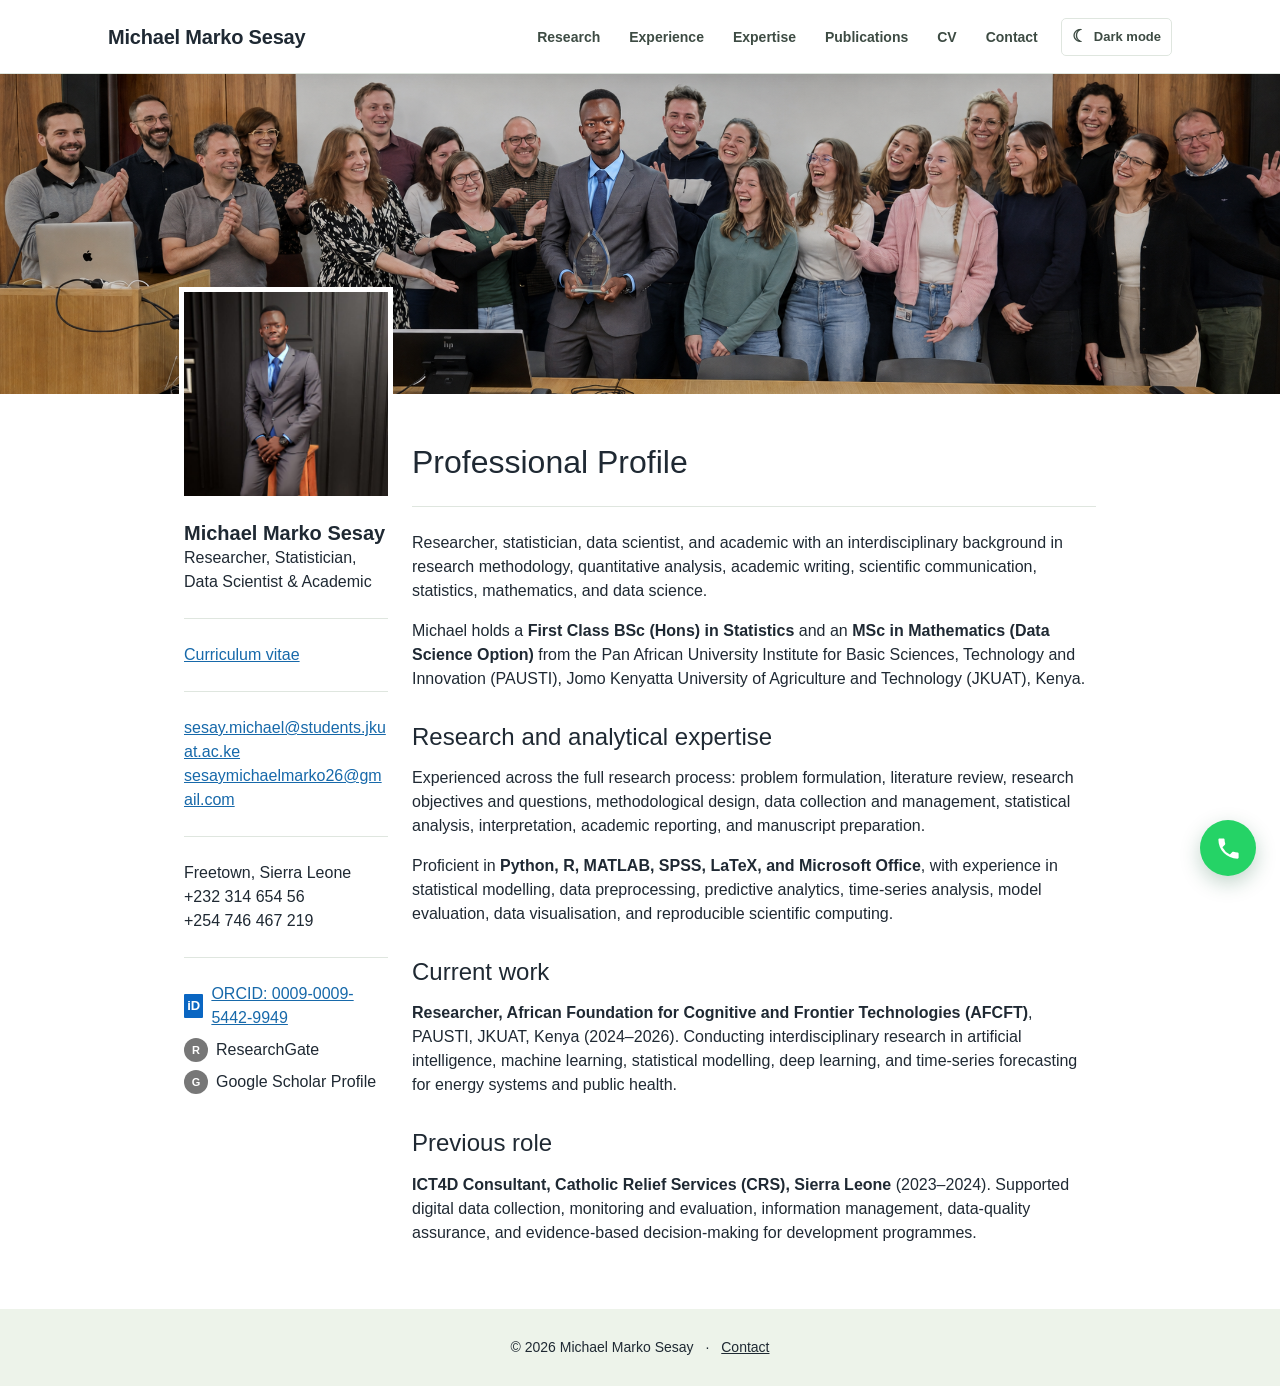
==== commit 08211333: "Remove mobile home contact button" ====
--- a/index.html
+++ b/index.html
@@ -15,7 +15,7 @@
     <div class="hero" aria-label="Research and data science banner"><img src="assets/images/group.png" alt="" /></div>
     <main class="main-content"><div class="layout">
       <aside class="sidebar" id="contact"><section class="profile-card"><img class="profile-photo" src="assets/images/michael-marko-sesay.jpeg" alt="Michael Marko Sesay" /><h2>Michael Marko Sesay</h2><p>Researcher, Statistician, Data Scientist &amp; Academic</p><hr /><p><a href="pages/cv.html">Curriculum vitae</a></p><hr /><p><a href="mailto:sesay.michael@students.jkuat.ac.ke">sesay.michael@students.jkuat.ac.ke</a><br /><a href="mailto:sesaymichaelmarko26@gmail.com">sesaymichaelmarko26@gmail.com</a></p><hr /><p>Freetown, Sierra Leone<br />+232 314 654 56<br />+254 746 467 219</p><hr class="large-rule" /><ul class="social-links" aria-label="Professional profiles"><li><span class="social-icon">iD</span><a href="https://orcid.org/0009-0009-5442-9949" target="_blank" rel="noreferrer">ORCID: 0009-0009-5442-9949</a></li><li><span class="social-icon">R</span><span>ResearchGate</span></li><li><span class="social-icon">G</span><span>Google Scholar Profile</span></li></ul></section></aside>
-      <section class="content-column"><section class="mobile-contact" aria-labelledby="mobile-name"><img class="profile-photo" src="assets/images/michael-marko-sesay.jpeg" alt="Michael Marko Sesay" /><h1 id="mobile-name">Michael Marko Sesay</h1><p>Researcher, Statistician, Data Scientist &amp; Academic</p><hr /><a class="contact-button" href="pages/contact.html">Contact</a></section>
+      <section class="content-column"><section class="mobile-contact" aria-labelledby="mobile-name"><img class="profile-photo" src="assets/images/michael-marko-sesay.jpeg" alt="Michael Marko Sesay" /><h1 id="mobile-name">Michael Marko Sesay</h1><p>Researcher, Statistician, Data Scientist &amp; Academic</p><hr /></section>
         <article><h1>Professional Profile</h1><hr /><p>Researcher, statistician, data scientist, and academic with an interdisciplinary background in research methodology, quantitative analysis, academic writing, scientific communication, statistics, mathematics, and data science.</p><p>Michael holds a <strong>First Class BSc (Hons) in Statistics</strong> and an <strong>MSc in Mathematics (Data Science Option)</strong> from the Pan African University Institute for Basic Sciences, Technology and Innovation (PAUSTI), Jomo Kenyatta University of Agriculture and Technology (JKUAT), Kenya.</p><h2>Research and analytical expertise</h2><p>Experienced across the full research process: problem formulation, literature review, research objectives and questions, methodological design, data collection and management, statistical analysis, interpretation, academic reporting, and manuscript preparation.</p><p>Proficient in <strong>Python, R, MATLAB, SPSS, LaTeX, and Microsoft Office</strong>, with experience in statistical modelling, data preprocessing, predictive analytics, time-series analysis, model evaluation, data visualisation, and reproducible scientific computing.</p><h2>Current work</h2><p><strong>Researcher, African Foundation for Cognitive and Frontier Technologies (AFCFT)</strong>, PAUSTI, JKUAT, Kenya (2024–2026). Conducting interdisciplinary research in artificial intelligence, machine learning, statistical modelling, deep learning, and time-series forecasting for energy systems and public health.</p><h2>Previous role</h2><p><strong>ICT4D Consultant, Catholic Relief Services (CRS), Sierra Leone</strong> (2023–2024). Supported digital data collection, monitoring and evaluation, information management, data-quality assurance, and evidence-based decision-making for development programmes.</p></article>
       </section>
     </div></main>
--- a/assets/css/styles.css
+++ b/assets/css/styles.css
@@ -21,7 +21,6 @@
 .site-header { position: fixed; z-index: 10; top: 0; right: 0; left: 0; height: 74px; border-bottom: 1px solid var(--border); background: var(--header-bg); box-shadow: 0 2px 14px #17221812; backdrop-filter: blur(12px); }
 .header-inner { display: flex; align-items: center; max-width: 1120px; height: 100%; margin: auto; padding: 0 28px; }
 .site-title { color: var(--ink); font-size: 20px; font-weight: 700; letter-spacing: -.2px; line-height: 32px; text-decoration: none; white-space: nowrap; }
-.site-title::before { display: inline-block; width: 8px; height: 8px; margin: 0 10px 1px 0; border-radius: 50%; background: var(--green); content: ""; }
 .desktop-nav { display: flex; align-items: center; gap: 3px; margin-left: auto; }
 .desktop-nav > a, .more-button { display: block; padding: 9px 13px; border: 0; border-radius: 5px; background: transparent; color: var(--nav-ink); font: inherit; font-size: 14px; font-weight: 600; line-height: 20px; text-decoration: none; white-space: nowrap; cursor: pointer; transition: color .18s ease, background-color .18s ease, box-shadow .18s ease; }
 .desktop-nav > a:hover, .desktop-nav > a:focus-visible, .more-button:hover, .more-button:focus-visible { color: var(--green-dark); background: var(--nav-hover); outline: none; }
@@ -128,7 +127,6 @@
 }
 
 html[data-theme="dark"] .site-header { box-shadow: 0 2px 16px #0008; }
-html[data-theme="dark"] .site-title::before { box-shadow: 0 0 0 4px #91bd6926; }
 html[data-theme="dark"] .desktop-nav > a[aria-current="page"] { color: #122015; background: var(--green); box-shadow: none; }
 html[data-theme="dark"] .desktop-nav > a:hover, html[data-theme="dark"] .desktop-nav > a:focus-visible, html[data-theme="dark"] .more-button:hover, html[data-theme="dark"] .more-button:focus-visible, html[data-theme="dark"] .theme-toggle:hover, html[data-theme="dark"] .theme-toggle:focus-visible { color: #eff8ed; }
 html[data-theme="dark"] .more-links { border-color: var(--border); background: var(--surface); box-shadow: 0 10px 24px #0008; }
@@ -166,7 +164,6 @@
 @media (max-width: 620px) {
   .header-inner { padding: 0 18px; }
   .site-title { font-size: 18px; }
-  .site-title::before { width: 7px; height: 7px; margin-right: 8px; }
   .desktop-nav { display: none; }
   .desktop-nav.mobile-menu-open { position: fixed; top: 88px; right: 16px; left: 16px; z-index: 11; display: grid; gap: 4px; margin: 0; padding: 8px; border: 1px solid var(--border); border-radius: 8px; background: var(--header-bg); box-shadow: 0 14px 30px #111d1426; }
   .desktop-nav.mobile-menu-open > a { padding: 12px 14px; border-radius: 5px; font-size: 15px; text-align: left; }
